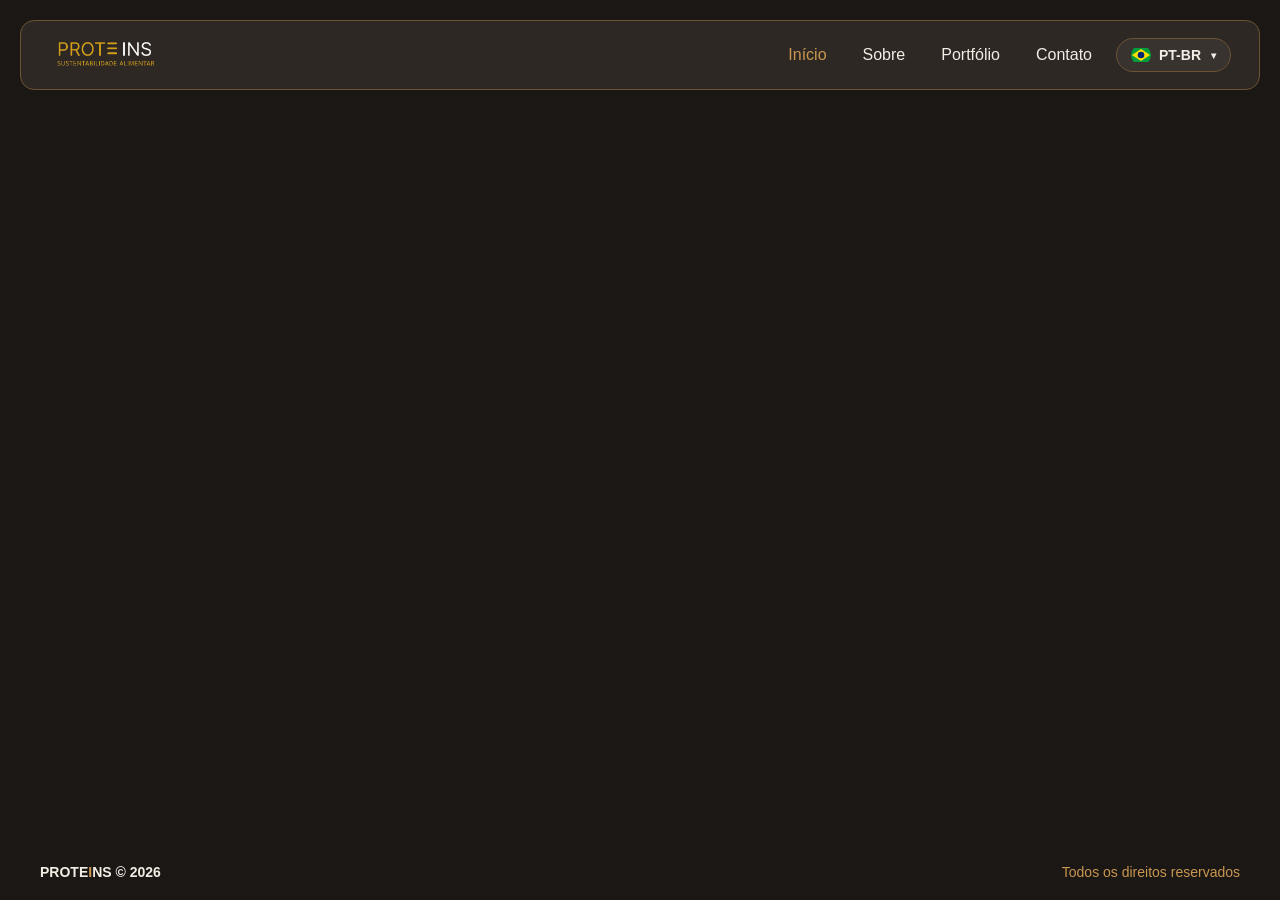
==== index.html @ b90f4add "Commit inicial Criando estrutura básica, páginas, menu e rodapé" ====
<!DOCTYPE html>
<html lang="pt-BR">

<head>
    <meta charset="UTF-8">
    <meta name="viewport" content="width=device-width, initial-scale=1.0">
    <title>PROTEINS - Menu</title>
    <link rel="stylesheet" href="css/global.css">

</head>

<body>
 
<nav class="navbar">
  <div class="logo">
    <img src="img/logo.png" alt="Proteins">
  </div>
 
  <div class="right-group">
    <ul class="nav-links" id="navLinks">
      <li><a href="#" class="active">Início</a></li>
      <li><a href="sobre.html">Sobre</a></li>
      <li><a href="portfolio.html">Portfólio</a></li>
      <li><a href="contato.html">Contato</a></li>
    </ul>
 
    <div class="lang-switch" id="langSwitch">
      <span class="flag" id="currentFlag">
        <svg viewBox="0 0 720 504" xmlns="http://www.w3.org/2000/svg">
          <rect width="720" height="504" fill="#009b3a"/>
          <polygon points="360,40 690,252 360,464 30,252" fill="#fedf00"/>
          <circle cx="360" cy="252" r="120" fill="#002776"/>
        </svg>
      </span>
      <span id="currentLangLabel">PT-BR</span>
      <span class="lang-arrow">&#9662;</span>
 
      <div class="lang-dropdown" id="langDropdown">
        <div class="lang-option selected" data-lang="pt-BR">
          <span class="flag">
            <svg viewBox="0 0 720 504" xmlns="http://www.w3.org/2000/svg">
              <rect width="720" height="504" fill="#009b3a"/>
              <polygon points="360,40 690,252 360,464 30,252" fill="#fedf00"/>
              <circle cx="360" cy="252" r="120" fill="#002776"/>
            </svg>
          </span>
          <span>PT-BR</span>
        </div>
        <div class="lang-option" data-lang="en">
          <span class="flag">
            <svg viewBox="0 0 60 30" xmlns="http://www.w3.org/2000/svg">
              <rect width="60" height="30" fill="#012169"/>
              <path d="M0,0 60,30 M60,0 0,30" stroke="#fff" stroke-width="6"/>
              <path d="M0,0 60,30 M60,0 0,30" stroke="#C8102E" stroke-width="2"/>
              <path d="M30,0 30,30 M0,15 60,15" stroke="#fff" stroke-width="10"/>
              <path d="M30,0 30,30 M0,15 60,15" stroke="#C8102E" stroke-width="6"/>
            </svg>
          </span>
          <span>EN</span>
        </div>
        <div class="lang-option" data-lang="es">
          <span class="flag">
            <svg viewBox="0 0 750 500" xmlns="http://www.w3.org/2000/svg">
              <rect width="750" height="500" fill="#AA151B"/>
              <rect width="750" height="250" y="125" fill="#F1BF00"/>
            </svg>
          </span>
          <span>ES</span>
        </div>
      </div>
    </div>
 
    <button class="menu-toggle" id="menuToggle">&#9776;</button>
  </div>
</nav>
 


 




<footer class="site-footer">
  <div class="footer-content">
    <span class="footer-brand">PROTE<span class="i-icon">I</span>NS &copy; 2026</span>
    <span class="footer-rights">Todos os direitos reservados</span>
  </div>
</footer>
<script>
  // Menu mobile
  document.getElementById('menuToggle').addEventListener('click', () => {
    document.getElementById('navLinks').classList.toggle('open');
  });
 
  // Dropdown de idiomas
  const langSwitch = document.getElementById('langSwitch');
  const langDropdown = document.getElementById('langDropdown');
  const currentFlag = document.getElementById('currentFlag');
  const currentLangLabel = document.getElementById('currentLangLabel');
  const langOptions = document.querySelectorAll('.lang-option');
 
  const labels = { 'pt-BR': 'PT-BR', 'en': 'EN', 'es': 'ES' };
 
  langSwitch.addEventListener('click', (e) => {
    langDropdown.classList.toggle('show');
    langSwitch.classList.toggle('open');
  });
 
  // Fecha o dropdown ao clicar fora
  document.addEventListener('click', (e) => {
    if (!langSwitch.contains(e.target)) {
      langDropdown.classList.remove('show');
      langSwitch.classList.remove('open');
    }
  });
 
  langOptions.forEach(option => {
    option.addEventListener('click', () => {
      const lang = option.dataset.lang;
 
      // Atualiza bandeira e label exibidos
      currentFlag.innerHTML = option.querySelector('.flag').innerHTML;
      currentLangLabel.textContent = labels[lang];
 
      // Marca opção selecionada
      langOptions.forEach(o => o.classList.remove('selected'));
      option.classList.add('selected');
 
      // Fecha dropdown
      langDropdown.classList.remove('show');
      langSwitch.classList.remove('open');
 
      // Dispara evento para integração com a API de tradução do site
      document.dispatchEvent(new CustomEvent('languageChange', {
        detail: { lang: lang }
      }));
    });
  });
</script>
 
</body>

</html>
---- css/global.css ----
:root {
      --bg-dark: #2e2825;
      --border-gold: #6b5333;
      --gold: #c9974f;
      --cream: #f3ede4;
      --gray-text: #c9c3bb;
  }

  * {
      margin: 0;
      padding: 0;
      box-sizing: border-box;
  }

  body {
      background: #1b1715;
      font-family: 'Segoe UI', Helvetica, Arial, sans-serif;
      min-height: 100vh;
      padding: 20px;
  }

  .navbar {
      width: 100%;
      background: var(--bg-dark);
      border: 1px solid var(--border-gold);
      border-radius: 14px;
      display: flex;
      align-items: center;
      justify-content: space-between;
      padding: 14px 28px;
      flex-wrap: wrap;
      gap: 16px;
  }

  .right-group {
      display: flex;
      align-items: center;
      gap: 24px;
      margin-left: auto;
  }

  .logo {
      display: flex;
      flex-direction: column;
      line-height: 1;
  }

  .logo img {
      height: 40px;
  }

  .tagline {
      font-size: 10px;
      letter-spacing: 2px;
      color: var(--gray-text);
      margin-top: 4px;
      font-weight: 500;
  }

  .nav-links {
      display: flex;
      align-items: center;
      gap: 36px;
      list-style: none;
  }

  .nav-links a {
      color: var(--cream);
      text-decoration: none;
      font-size: 16px;
      font-weight: 500;
      transition: color 0.2s ease;
  }

  .nav-links a.active {
      color: var(--gold);
  }

  .nav-links a:hover {
      color: var(--gold);
  }

  /* Selo de idioma */
  .lang-switch {
      display: flex;
      align-items: center;
      gap: 8px;
      background: rgba(255, 255, 255, 0.05);
      border: 1px solid var(--border-gold);
      border-radius: 20px;
      padding: 6px 14px;
      cursor: pointer;
      color: var(--cream);
      font-size: 14px;
      font-weight: 600;
      transition: background 0.2s ease;
      position: relative;
  }

  .lang-switch:hover {
      background: rgba(255, 255, 255, 0.1);
  }

  .flag {
      width: 20px;
      height: 20px;
      border-radius: 50%;
      overflow: hidden;
      display: flex;
      align-items: center;
      justify-content: center;
      flex-shrink: 0;
  }

  .flag svg {
      width: 100%;
      height: 100%;
  }

  .lang-arrow {
      font-size: 10px;
      margin-left: 2px;
      transition: transform 0.2s ease;
  }

  .lang-switch.open .lang-arrow {
      transform: rotate(180deg);
  }

  /* Dropdown de idiomas */
  .lang-dropdown {
      position: absolute;
      top: calc(100% + 8px);
      right: 0;
      background: var(--bg-dark);
      border: 1px solid var(--border-gold);
      border-radius: 10px;
      overflow: hidden;
      min-width: 140px;
      display: none;
      z-index: 10;
      box-shadow: 0 8px 20px rgba(0, 0, 0, 0.4);
  }

  .lang-dropdown.show {
      display: block;
  }

  .lang-option {
      display: flex;
      align-items: center;
      gap: 10px;
      padding: 10px 14px;
      color: var(--cream);
      font-size: 14px;
      font-weight: 500;
      cursor: pointer;
      transition: background 0.2s ease;
  }

  .lang-option:hover {
      background: rgba(255, 255, 255, 0.06);
  }

  .lang-option.selected {
      color: var(--gold);
  }

  /* Mobile menu */
  .menu-toggle {
      display: none;
      background: none;
      border: none;
      color: var(--cream);
      font-size: 26px;
      cursor: pointer;
  }

  .site-footer {
      position: fixed;
      bottom: 0;
      left: 0;
      width: 100%;
      width: 100%;
      background: #1b1715;
      padding: 20px 28px;
  }

  .footer-content {
      max-width: 1200px;
      margin: 0 auto;
      display: flex;
      align-items: center;
      justify-content: space-between;
      flex-wrap: wrap;
      gap: 12px;
  }

  .footer-brand {
      color: var(--cream);
      font-size: 14px;
      font-weight: 600;
  }

  .footer-brand .i-icon {
      color: var(--gold);
  }

  .footer-rights {
      color: var(--gold);
      font-size: 14px;
      font-weight: 500;
  }

  @media (max-width: 600px) {
      .footer-content {
          justify-content: center;
          text-align: center;
      }
  }

  @media (max-width: 860px) {
      .nav-links {
          display: none;
          width: 100%;
          flex-direction: column;
          align-items: flex-start;
          gap: 16px;
          order: 3;
      }

      .nav-links.open {
          display: flex;
      }

      .menu-toggle {
          display: block;
      }

      .navbar {
          position: relative;
      }

      .right-group {
          display: flex;
          align-items: center;
          flex-wrap: wrap;
          gap: 16px;
          width: 100%;
          justify-content: space-between;
      }
  }
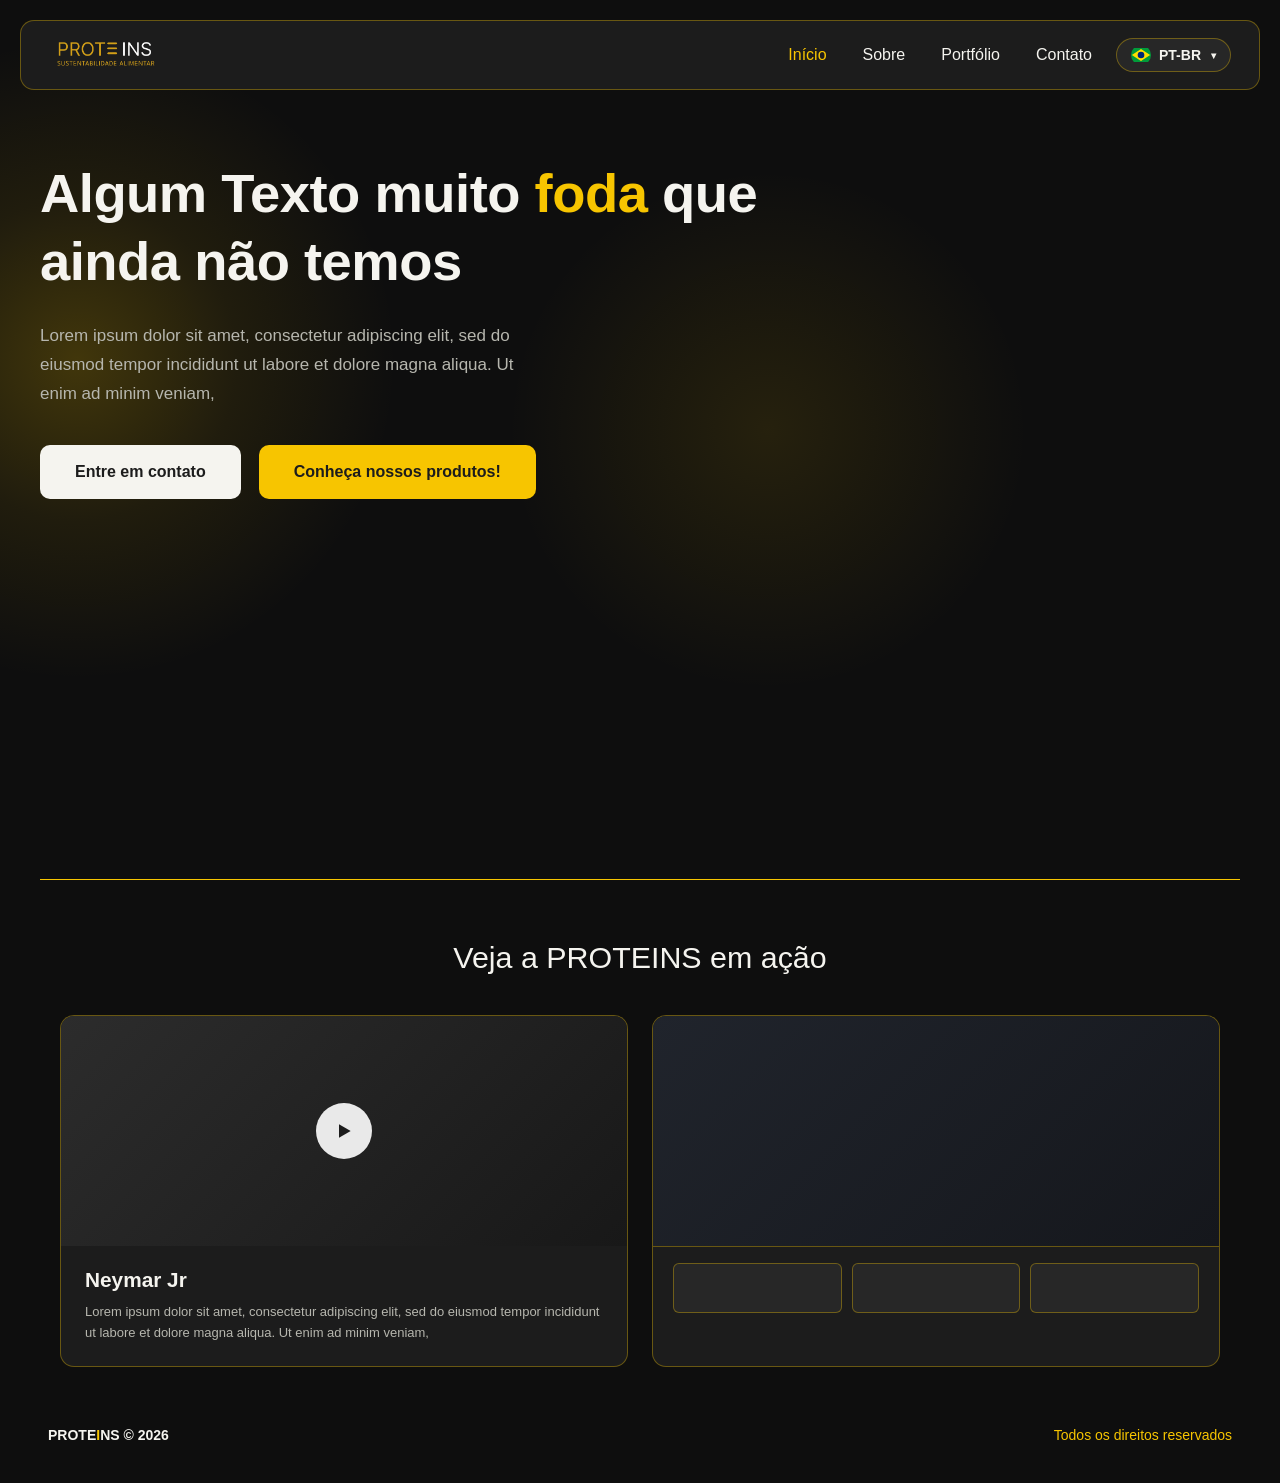
==== commit 9d7e72af: "Add files via upload" ====
--- a/index.html
+++ b/index.html
@@ -6,11 +6,14 @@
     <meta name="viewport" content="width=device-width, initial-scale=1.0">
     <title>PROTEINS - Menu</title>
     <link rel="stylesheet" href="css/global.css">
+    <link rel="stylesheet" href="css/style.css">
 
 </head>
 
 <body>
- 
+
+<div class="fold-screen">
+
 <nav class="navbar">
   <div class="logo">
     <img src="img/logo.png" alt="Proteins">
@@ -74,11 +77,51 @@
   </div>
 </nav>
  
+<section class="hero">
+    <div class="hero-content">
+      <h1>Algum Texto muito <span class="highlight">foda</span> que ainda não temos</h1>
+      <p>Lorem ipsum dolor sit amet, consectetur adipiscing elit, sed do eiusmod tempor incididunt ut labore et dolore magna aliqua. Ut enim ad minim veniam,</p>
+      <div class="hero-buttons">
+        <a href="contato.html" class="btn btn-light">Entre em contato</a>
+        <a href="portfolio.html" class="btn btn-gold">Conheça nossos produtos!</a>
+      </div>
+    </div>
+  </section>
 
+  <hr class="divider">
 
- 
+</div>
 
+<main class="home-main">
 
+  <h2 class="section-title">Veja a PROTEINS em ação</h2>
+
+  <section class="showcase">
+
+    <article class="showcase-card">
+      <div class="showcase-media">
+        <button class="play-btn" aria-label="Reproduzir vídeo">
+          <svg viewBox="0 0 24 24"><polygon points="6,4 20,12 6,20"/></svg>
+        </button>
+      </div>
+      <div class="showcase-info">
+        <h3>Neymar Jr</h3>
+        <p>Lorem ipsum dolor sit amet, consectetur adipiscing elit, sed do eiusmod tempor incididunt ut labore et dolore magna aliqua. Ut enim ad minim veniam,</p>
+      </div>
+    </article>
+
+    <article class="showcase-card">
+      <div class="showcase-media showcase-media--alt"></div>
+      <div class="showcase-thumbs">
+        <div class="thumb"></div>
+        <div class="thumb"></div>
+        <div class="thumb"></div>
+      </div>
+    </article>
+
+  </section>
+
+</main>
 
 
 <footer class="site-footer">
--- a/css/global.css
+++ b/css/global.css
@@ -1,9 +1,10 @@
-  :root {
-      --bg-dark: #2e2825;
-      --border-gold: #6b5333;
-      --gold: #c9974f;
-      --cream: #f3ede4;
-      --gray-text: #c9c3bb;
+:root {
+      --bg-dark: #1c1c1c;
+      --border-gold: rgba(247, 197, 0, 0.35);
+      --gold: #f7c500;
+      --cream: #f5f4ef;
+      --gray-text: #b6b6ae;
+      --page-bg: #0e0e0e;
   }
 
   * {
@@ -13,7 +14,11 @@
   }
 
   body {
-      background: #1b1715;
+      background-color: var(--page-bg);
+      background-image:
+          radial-gradient(circle 320px at 6% 360px, rgba(247, 197, 0, 0.22) 0%, rgba(247, 197, 0, 0.08) 50%, rgba(247, 197, 0, 0) 100%),
+          radial-gradient(circle 260px at 60% 430px, rgba(247, 197, 0, 0.10) 0%, rgba(247, 197, 0, 0) 100%);
+      background-repeat: no-repeat;
       font-family: 'Segoe UI', Helvetica, Arial, sans-serif;
       min-height: 100vh;
       padding: 20px;
@@ -30,6 +35,8 @@
       padding: 14px 28px;
       flex-wrap: wrap;
       gap: 16px;
+      position: relative;
+      z-index: 1;
   }
 
   .right-group {
@@ -177,13 +184,10 @@
   }
 
   .site-footer {
-      position: fixed;
-      bottom: 0;
-      left: 0;
       width: 100%;
-      width: 100%;
-      background: #1b1715;
+      background: var(--page-bg);
       padding: 20px 28px;
+      margin-top: 40px;
   }
 
   .footer-content {
@@ -249,4 +253,41 @@
           width: 100%;
           justify-content: space-between;
       }
-  }+  }
+/* ---------- Divisor (compartilhado) ---------- */
+.divider {
+    border: none;
+    height: 1px;
+    background: var(--gold);
+    margin: 0 20px;
+}
+
+/* ---------- Título de seção + ícone "E" da marca (compartilhado) ---------- */
+.section-title {
+    text-align: center;
+    color: var(--cream);
+    font-size: 1.9rem;
+    font-weight: 500;
+    margin-bottom: 40px;
+    padding: 0 20px;
+}
+
+.section-title .hl {
+    color: var(--gold);
+}
+
+.e-bars {
+    display: inline-flex;
+    flex-direction: column;
+    gap: 4px;
+    vertical-align: middle;
+    margin: 0 1px;
+}
+
+.e-bars span {
+    display: block;
+    width: 0.62em;
+    height: 0.13em;
+    border-radius: 2px;
+    background: var(--gold);
+}
--- a/css/style.css
+++ b/css/style.css
@@ -0,0 +1,189 @@
+.home-main {
+    max-width: 1200px;
+    margin: 0 auto;
+    padding-top: 60px;
+}
+
+/* ---------- Tela inicial (above the fold) ---------- */
+.fold-screen {
+    display: flex;
+    flex-direction: column;
+    min-height: calc(100vh - 40px); /* 40px = padding superior+inferior do body */
+    position: relative;
+}
+
+/* ---------- Hero ---------- */
+.hero {
+    flex: 1;
+    display: flex;
+    align-items: flex-start;
+    gap: 40px;
+    padding: 70px 20px 0;
+    flex-wrap: wrap;
+    position: relative;
+    z-index: 1;
+}
+
+.hero-content {
+    max-width: 760px;
+}
+
+.hero-content h1 {
+    color: var(--cream);
+    font-size: 3.4rem;
+    font-weight: 600;
+    line-height: 1.25;
+    letter-spacing: -0.5px;
+}
+
+.hero-content h1 .highlight {
+    color: var(--gold);
+}
+
+.hero-content p {
+    color: var(--gray-text);
+    font-size: 17px;
+    line-height: 1.7;
+    margin: 26px 0 36px;
+    max-width: 480px;
+}
+
+.hero-buttons {
+    display: flex;
+    gap: 18px;
+    flex-wrap: wrap;
+}
+
+.btn {
+    display: inline-block;
+    padding: 17px 34px;
+    border-radius: 10px;
+    font-size: 16px;
+    font-weight: 600;
+    text-decoration: none;
+    border: 1px solid transparent;
+    transition: opacity 0.2s ease, transform 0.2s ease;
+}
+
+.btn:hover {
+    opacity: 0.85;
+    transform: translateY(-2px);
+}
+
+.btn-light {
+    background: var(--cream);
+    color: var(--bg-dark);
+}
+
+.btn-gold {
+    background: var(--gold);
+    color: var(--bg-dark);
+}
+
+/* ---------- Showcase ---------- */
+.showcase {
+    display: flex;
+    gap: 24px;
+    padding: 0 20px;
+    flex-wrap: wrap;
+}
+
+.showcase-card {
+    flex: 1 1 320px;
+    background: var(--bg-dark);
+    border: 1px solid var(--border-gold);
+    border-radius: 14px;
+    overflow: hidden;
+}
+
+.showcase-media {
+    position: relative;
+    height: 230px;
+    background: linear-gradient(135deg, #2c2c2c, #181818);
+}
+
+.showcase-media--alt {
+    background: linear-gradient(135deg, #20242c, #15171c);
+}
+
+.play-btn {
+    position: absolute;
+    top: 50%;
+    left: 50%;
+    transform: translate(-50%, -50%);
+    width: 56px;
+    height: 56px;
+    border-radius: 50%;
+    background: rgba(255, 255, 255, 0.9);
+    border: none;
+    display: flex;
+    align-items: center;
+    justify-content: center;
+    cursor: pointer;
+}
+
+.play-btn svg {
+    width: 20px;
+    height: 20px;
+    fill: var(--bg-dark);
+}
+
+.showcase-info {
+    padding: 22px 24px;
+}
+
+.showcase-info h3 {
+    color: var(--cream);
+    font-size: 1.3rem;
+    font-weight: 600;
+    margin-bottom: 10px;
+}
+
+.showcase-info p {
+    color: var(--gray-text);
+    font-size: 13px;
+    line-height: 1.6;
+}
+
+.showcase-thumbs {
+    display: flex;
+    gap: 10px;
+    padding: 16px 20px;
+    border-top: 1px solid var(--border-gold);
+}
+
+.thumb {
+    flex: 1;
+    height: 50px;
+    border-radius: 6px;
+    background: rgba(255, 255, 255, 0.05);
+    border: 1px solid var(--border-gold);
+}
+
+/* ---------- Responsivo ---------- */
+@media (max-width: 860px) {
+    .hero {
+        flex-direction: column-reverse;
+        align-items: center;
+        justify-content: center;
+        text-align: center;
+        padding: 30px 20px;
+    }
+
+    .hero-content {
+        align-self: center;
+    }
+
+    .hero-content p {
+        margin-left: auto;
+        margin-right: auto;
+    }
+
+    .hero-buttons {
+        justify-content: center;
+    }
+
+    .section-title {
+        font-size: 1.5rem;
+    }
+}
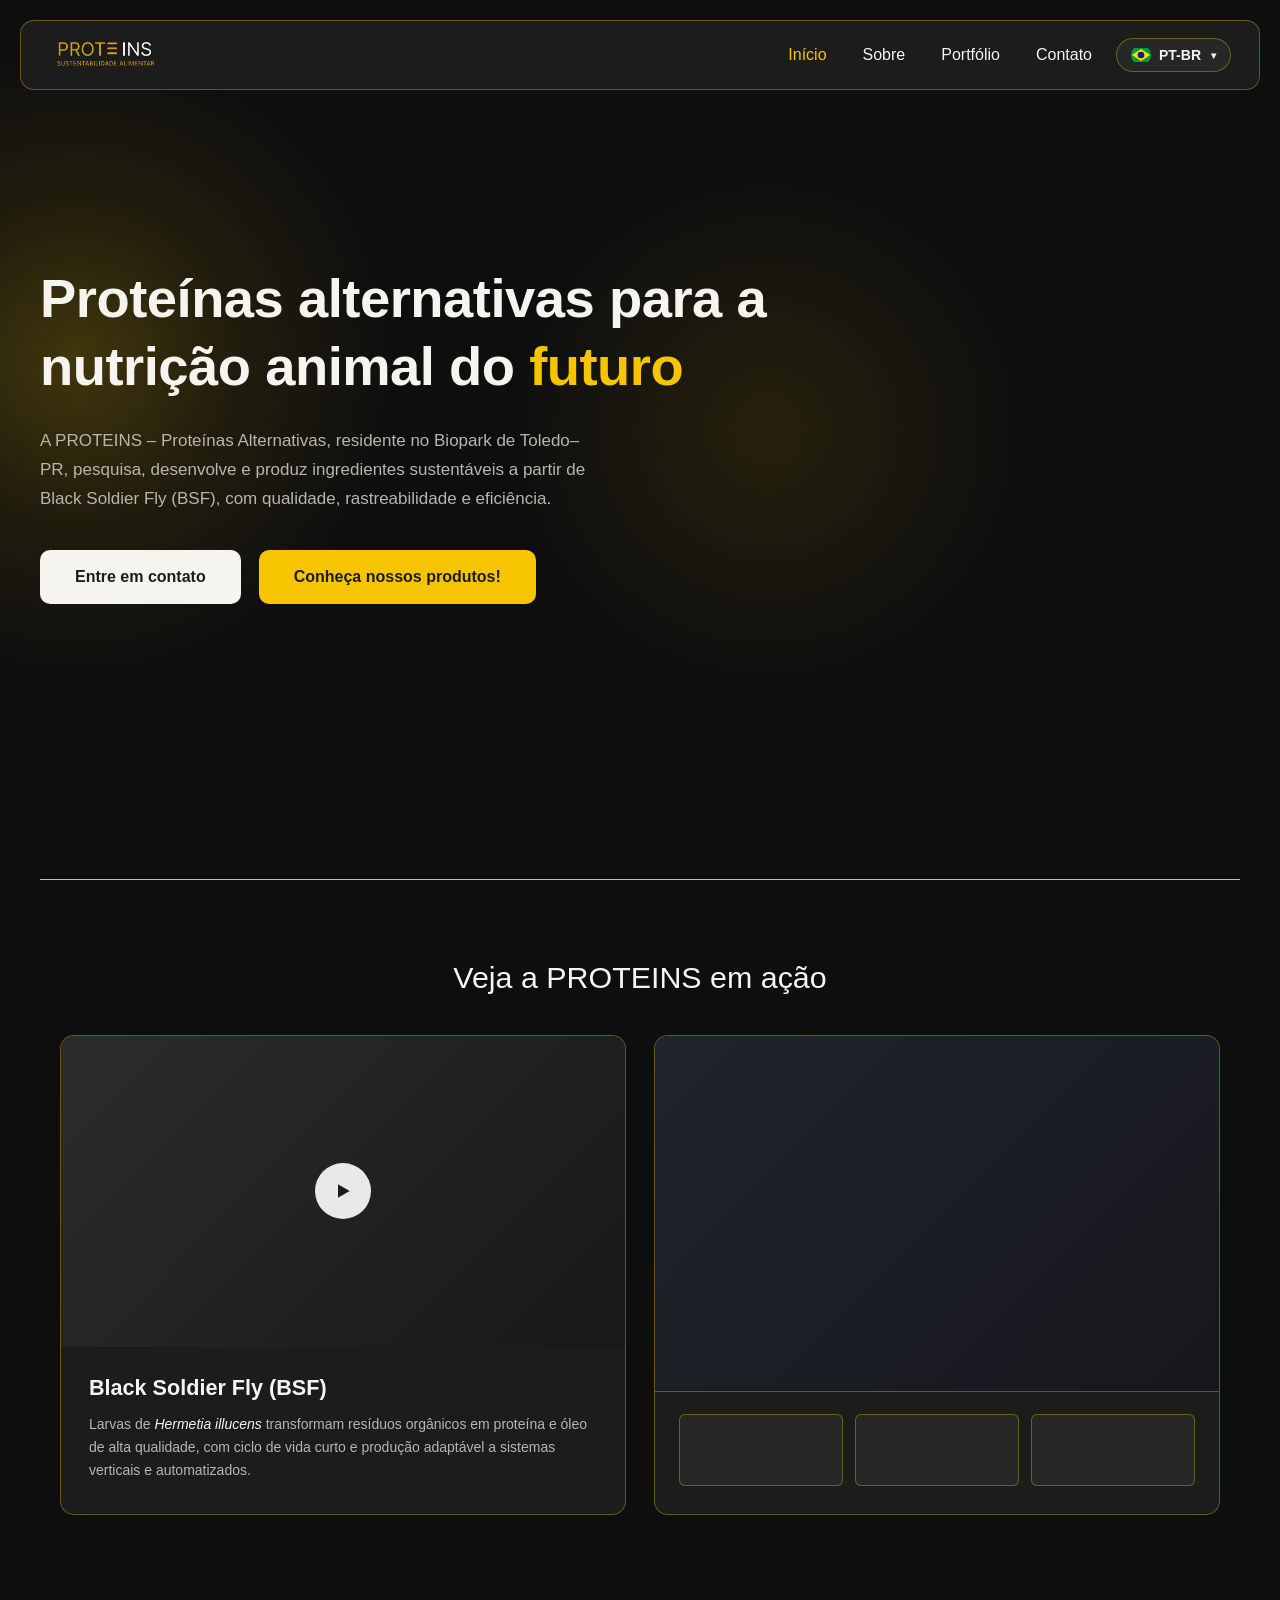
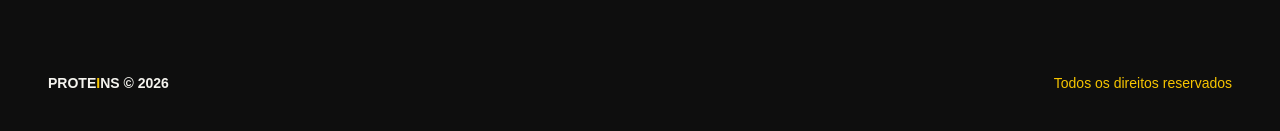
==== commit ba0cbf27: "Add files via upload" ====
--- a/index.html
+++ b/index.html
@@ -79,8 +79,8 @@
  
 <section class="hero">
     <div class="hero-content">
-      <h1>Algum Texto muito <span class="highlight">foda</span> que ainda não temos</h1>
-      <p>Lorem ipsum dolor sit amet, consectetur adipiscing elit, sed do eiusmod tempor incididunt ut labore et dolore magna aliqua. Ut enim ad minim veniam,</p>
+      <h1>Proteínas alternativas para a nutrição animal do <span class="highlight">futuro</span></h1>
+      <p>A PROTEINS – Proteínas Alternativas, residente no Biopark de Toledo–PR, pesquisa, desenvolve e produz ingredientes sustentáveis a partir de Black Soldier Fly (BSF), com qualidade, rastreabilidade e eficiência.</p>
       <div class="hero-buttons">
         <a href="contato.html" class="btn btn-light">Entre em contato</a>
         <a href="portfolio.html" class="btn btn-gold">Conheça nossos produtos!</a>
@@ -105,8 +105,8 @@
         </button>
       </div>
       <div class="showcase-info">
-        <h3>Neymar Jr</h3>
-        <p>Lorem ipsum dolor sit amet, consectetur adipiscing elit, sed do eiusmod tempor incididunt ut labore et dolore magna aliqua. Ut enim ad minim veniam,</p>
+        <h3>Black Soldier Fly (BSF)</h3>
+        <p>Larvas de <em>Hermetia illucens</em> transformam resíduos orgânicos em proteína e óleo de alta qualidade, com ciclo de vida curto e produção adaptável a sistemas verticais e automatizados.</p>
       </div>
     </article>
 
@@ -132,8 +132,13 @@
 </footer>
 <script>
   // Menu mobile
+  const navLinks = document.getElementById('navLinks');
   document.getElementById('menuToggle').addEventListener('click', () => {
-    document.getElementById('navLinks').classList.toggle('open');
+    navLinks.classList.toggle('open');
+  });
+
+  navLinks.querySelectorAll('a').forEach((link) => {
+    link.addEventListener('click', () => navLinks.classList.remove('open'));
   });
  
   // Dropdown de idiomas
--- a/css/global.css
+++ b/css/global.css
@@ -180,7 +180,10 @@
       border: none;
       color: var(--cream);
       font-size: 26px;
+      line-height: 1;
       cursor: pointer;
+      padding: 4px;
+      flex-shrink: 0;
   }
 
   .site-footer {
@@ -224,34 +227,72 @@
   }
 
   @media (max-width: 860px) {
+      .navbar {
+          display: grid;
+          grid-template-columns: 1fr auto auto;
+          grid-template-areas: "logo lang menu";
+          align-items: center;
+          column-gap: 12px;
+          row-gap: 0;
+          padding: 12px 16px;
+      }
+
+      .navbar:has(.nav-links.open) {
+          grid-template-areas:
+              "logo lang menu"
+              "nav nav nav";
+          row-gap: 0;
+      }
+
+      .logo {
+          grid-area: logo;
+      }
+
+      .right-group {
+          display: contents;
+      }
+
       .nav-links {
+          grid-area: nav;
           display: none;
+          flex-direction: column;
+          align-items: stretch;
+          gap: 0;
           width: 100%;
-          flex-direction: column;
-          align-items: flex-start;
-          gap: 16px;
-          order: 3;
+          padding: 8px 0 4px;
+          margin-top: 12px;
+          border-top: 1px solid var(--border-gold);
       }
 
       .nav-links.open {
           display: flex;
       }
 
+      .nav-links li {
+          width: 100%;
+      }
+
+      .nav-links a {
+          display: block;
+          padding: 14px 4px;
+          border-bottom: 1px solid rgba(247, 197, 0, 0.12);
+      }
+
+      .nav-links li:last-child a {
+          border-bottom: none;
+      }
+
+      .lang-switch {
+          grid-area: lang;
+          justify-self: end;
+      }
+
       .menu-toggle {
-          display: block;
-      }
-
-      .navbar {
-          position: relative;
-      }
-
-      .right-group {
+          grid-area: menu;
           display: flex;
           align-items: center;
-          flex-wrap: wrap;
-          gap: 16px;
-          width: 100%;
-          justify-content: space-between;
+          justify-content: center;
+          justify-self: end;
       }
   }
 /* ---------- Divisor (compartilhado) ---------- */
--- a/css/style.css
+++ b/css/style.css
@@ -1,7 +1,7 @@
 .home-main {
     max-width: 1200px;
     margin: 0 auto;
-    padding-top: 60px;
+    padding: 80px 0 100px;
 }
 
 /* ---------- Tela inicial (above the fold) ---------- */
@@ -18,7 +18,7 @@
     display: flex;
     align-items: flex-start;
     gap: 40px;
-    padding: 70px 20px 0;
+    padding: 175px 20px 0;
     flex-wrap: wrap;
     position: relative;
     z-index: 1;
@@ -45,7 +45,7 @@
     font-size: 17px;
     line-height: 1.7;
     margin: 26px 0 36px;
-    max-width: 480px;
+    max-width: 560px;
 }
 
 .hero-buttons {
@@ -83,13 +83,17 @@
 /* ---------- Showcase ---------- */
 .showcase {
     display: flex;
-    gap: 24px;
+    gap: 28px;
     padding: 0 20px;
     flex-wrap: wrap;
+    align-items: stretch;
 }
 
 .showcase-card {
     flex: 1 1 320px;
+    min-height: 480px;
+    display: flex;
+    flex-direction: column;
     background: var(--bg-dark);
     border: 1px solid var(--border-gold);
     border-radius: 14px;
@@ -98,7 +102,8 @@
 
 .showcase-media {
     position: relative;
-    height: 230px;
+    flex: 1;
+    min-height: 300px;
     background: linear-gradient(135deg, #2c2c2c, #181818);
 }
 
@@ -129,32 +134,37 @@
 }
 
 .showcase-info {
-    padding: 22px 24px;
+    padding: 28px 28px 32px;
 }
 
 .showcase-info h3 {
     color: var(--cream);
-    font-size: 1.3rem;
+    font-size: 1.35rem;
     font-weight: 600;
-    margin-bottom: 10px;
+    margin-bottom: 12px;
 }
 
 .showcase-info p {
     color: var(--gray-text);
-    font-size: 13px;
-    line-height: 1.6;
+    font-size: 14px;
+    line-height: 1.65;
+}
+
+.showcase-info p em {
+    color: var(--cream);
+    font-style: italic;
 }
 
 .showcase-thumbs {
     display: flex;
-    gap: 10px;
-    padding: 16px 20px;
+    gap: 12px;
+    padding: 22px 24px 28px;
     border-top: 1px solid var(--border-gold);
 }
 
 .thumb {
     flex: 1;
-    height: 50px;
+    height: 72px;
     border-radius: 6px;
     background: rgba(255, 255, 255, 0.05);
     border: 1px solid var(--border-gold);
@@ -167,7 +177,7 @@
         align-items: center;
         justify-content: center;
         text-align: center;
-        padding: 30px 20px;
+        padding: 110px 20px 30px;
     }
 
     .hero-content {
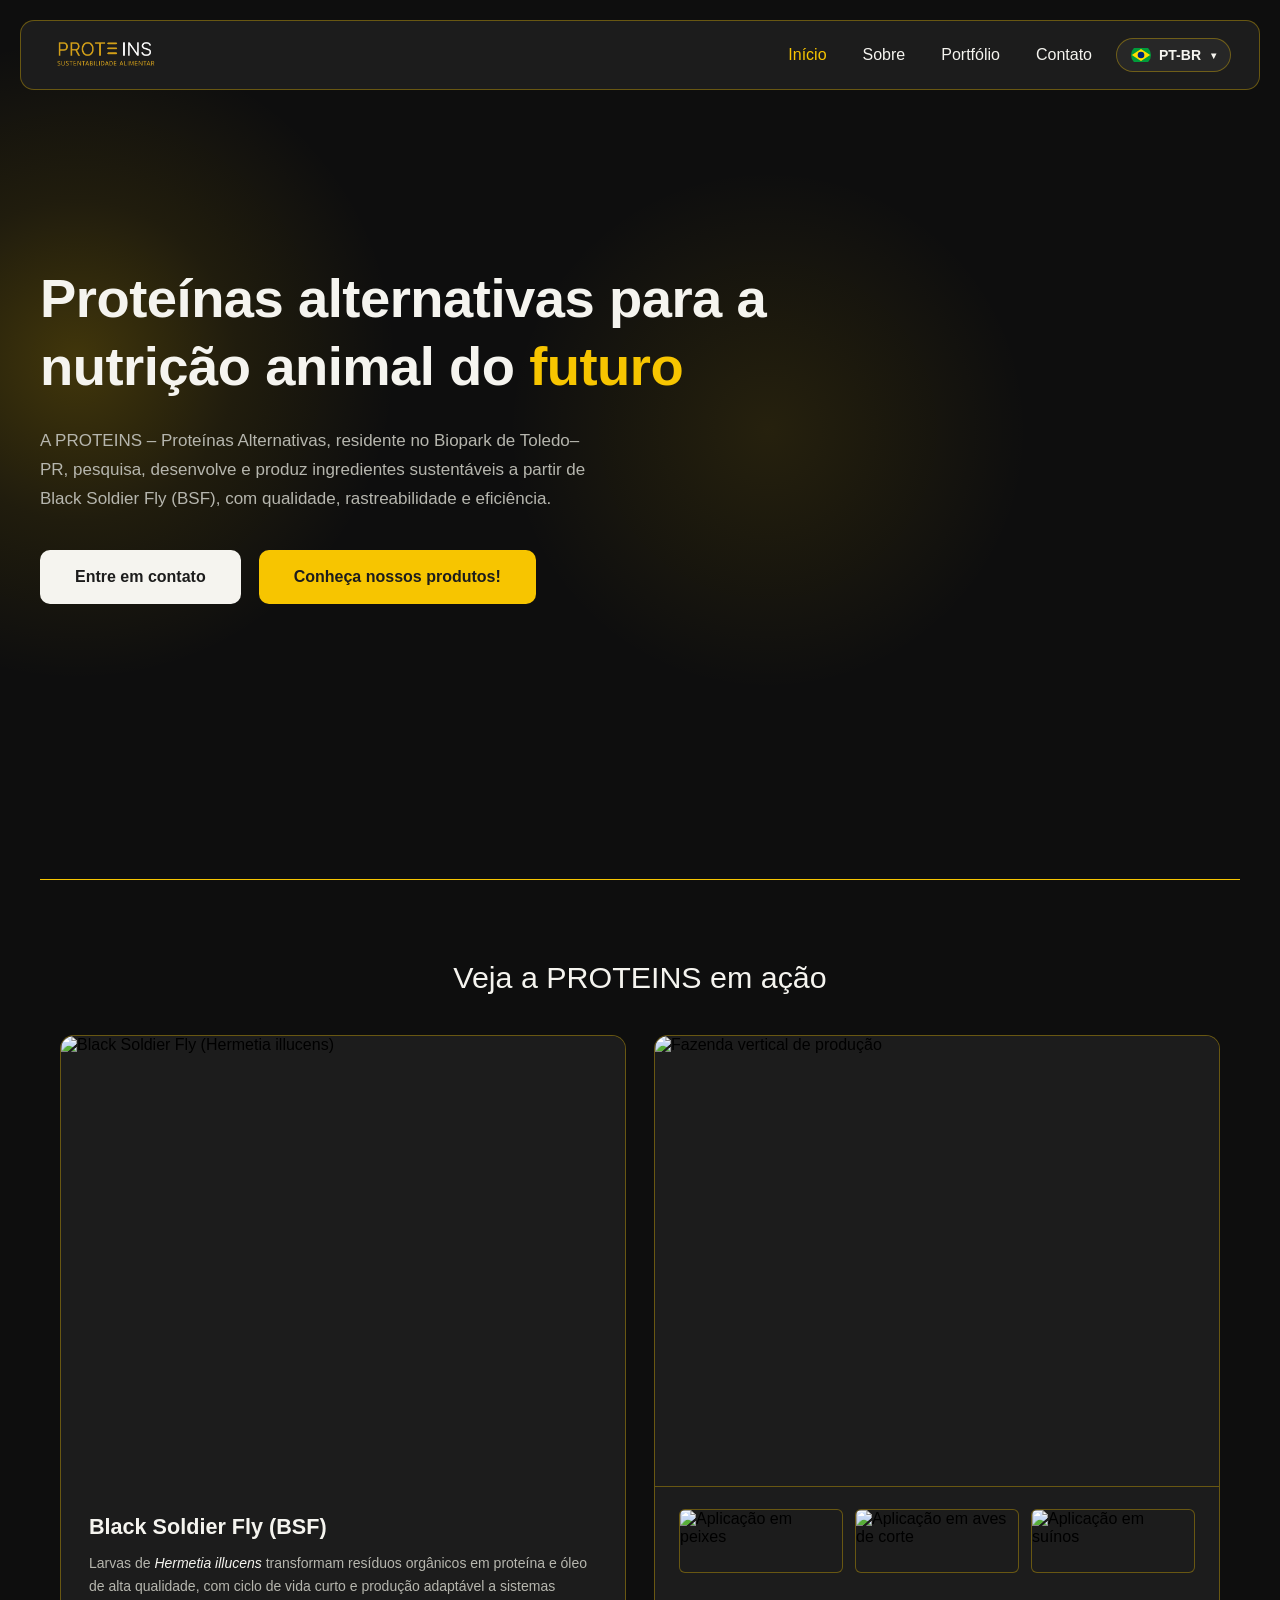
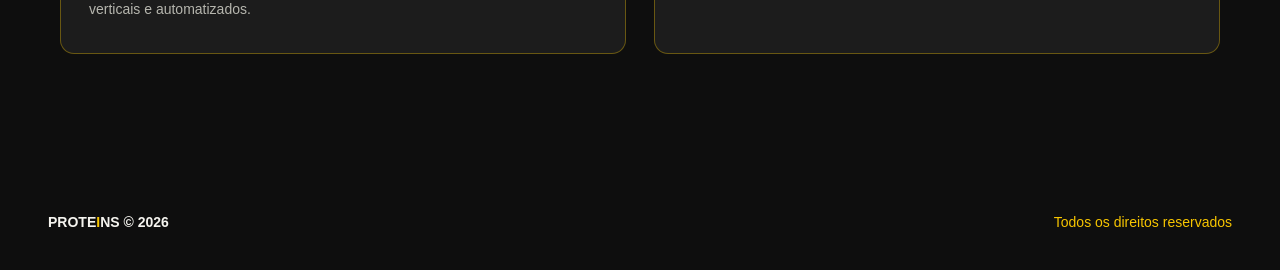
==== commit e8920e79: "Add files via upload" ====
--- a/index.html
+++ b/index.html
@@ -100,9 +100,7 @@
 
     <article class="showcase-card">
       <div class="showcase-media">
-        <button class="play-btn" aria-label="Reproduzir vídeo">
-          <svg viewBox="0 0 24 24"><polygon points="6,4 20,12 6,20"/></svg>
-        </button>
+        <img src="img/mosca2.png" alt="Black Soldier Fly (Hermetia illucens)">
       </div>
       <div class="showcase-info">
         <h3>Black Soldier Fly (BSF)</h3>
@@ -111,11 +109,19 @@
     </article>
 
     <article class="showcase-card">
-      <div class="showcase-media showcase-media--alt"></div>
+      <div class="showcase-media">
+        <img src="img/cardinformativo.jpg" alt="Fazenda vertical de produção">
+      </div>
       <div class="showcase-thumbs">
-        <div class="thumb"></div>
-        <div class="thumb"></div>
-        <div class="thumb"></div>
+        <div class="thumb">
+          <img src="img/farinha.jpg" alt="Aplicação em peixes">
+        </div>
+        <div class="thumb">
+          <img src="img/larva.jpg" alt="Aplicação em aves de corte">
+        </div>
+        <div class="thumb">
+          <img src="img/larva2.jpg" alt="Aplicação em suínos">
+        </div>
       </div>
     </article>
 
--- a/css/style.css
+++ b/css/style.css
@@ -91,7 +91,6 @@
 
 .showcase-card {
     flex: 1 1 320px;
-    min-height: 480px;
     display: flex;
     flex-direction: column;
     background: var(--bg-dark);
@@ -102,35 +101,18 @@
 
 .showcase-media {
     position: relative;
-    flex: 1;
-    min-height: 300px;
-    background: linear-gradient(135deg, #2c2c2c, #181818);
+    height: 450px;
+    flex-shrink: 0;
+    overflow: hidden;
+    background: var(--bg-dark);
 }
 
-.showcase-media--alt {
-    background: linear-gradient(135deg, #20242c, #15171c);
-}
-
-.play-btn {
-    position: absolute;
-    top: 50%;
-    left: 50%;
-    transform: translate(-50%, -50%);
-    width: 56px;
-    height: 56px;
-    border-radius: 50%;
-    background: rgba(255, 255, 255, 0.9);
-    border: none;
-    display: flex;
-    align-items: center;
-    justify-content: center;
-    cursor: pointer;
-}
-
-.play-btn svg {
-    width: 20px;
-    height: 20px;
-    fill: var(--bg-dark);
+.showcase-media img {
+    width: 100%;
+    height: 100%;
+    object-fit: cover;
+    object-position: center;
+    display: block;
 }
 
 .showcase-info {
@@ -164,10 +146,19 @@
 
 .thumb {
     flex: 1;
-    height: 72px;
+    min-width: 0;
+    height: 64px;
     border-radius: 6px;
-    background: rgba(255, 255, 255, 0.05);
     border: 1px solid var(--border-gold);
+    overflow: hidden;
+    background: var(--bg-dark);
+}
+
+.thumb img {
+    width: 100%;
+    height: 100%;
+    object-fit: cover;
+    display: block;
 }
 
 /* ---------- Responsivo ---------- */
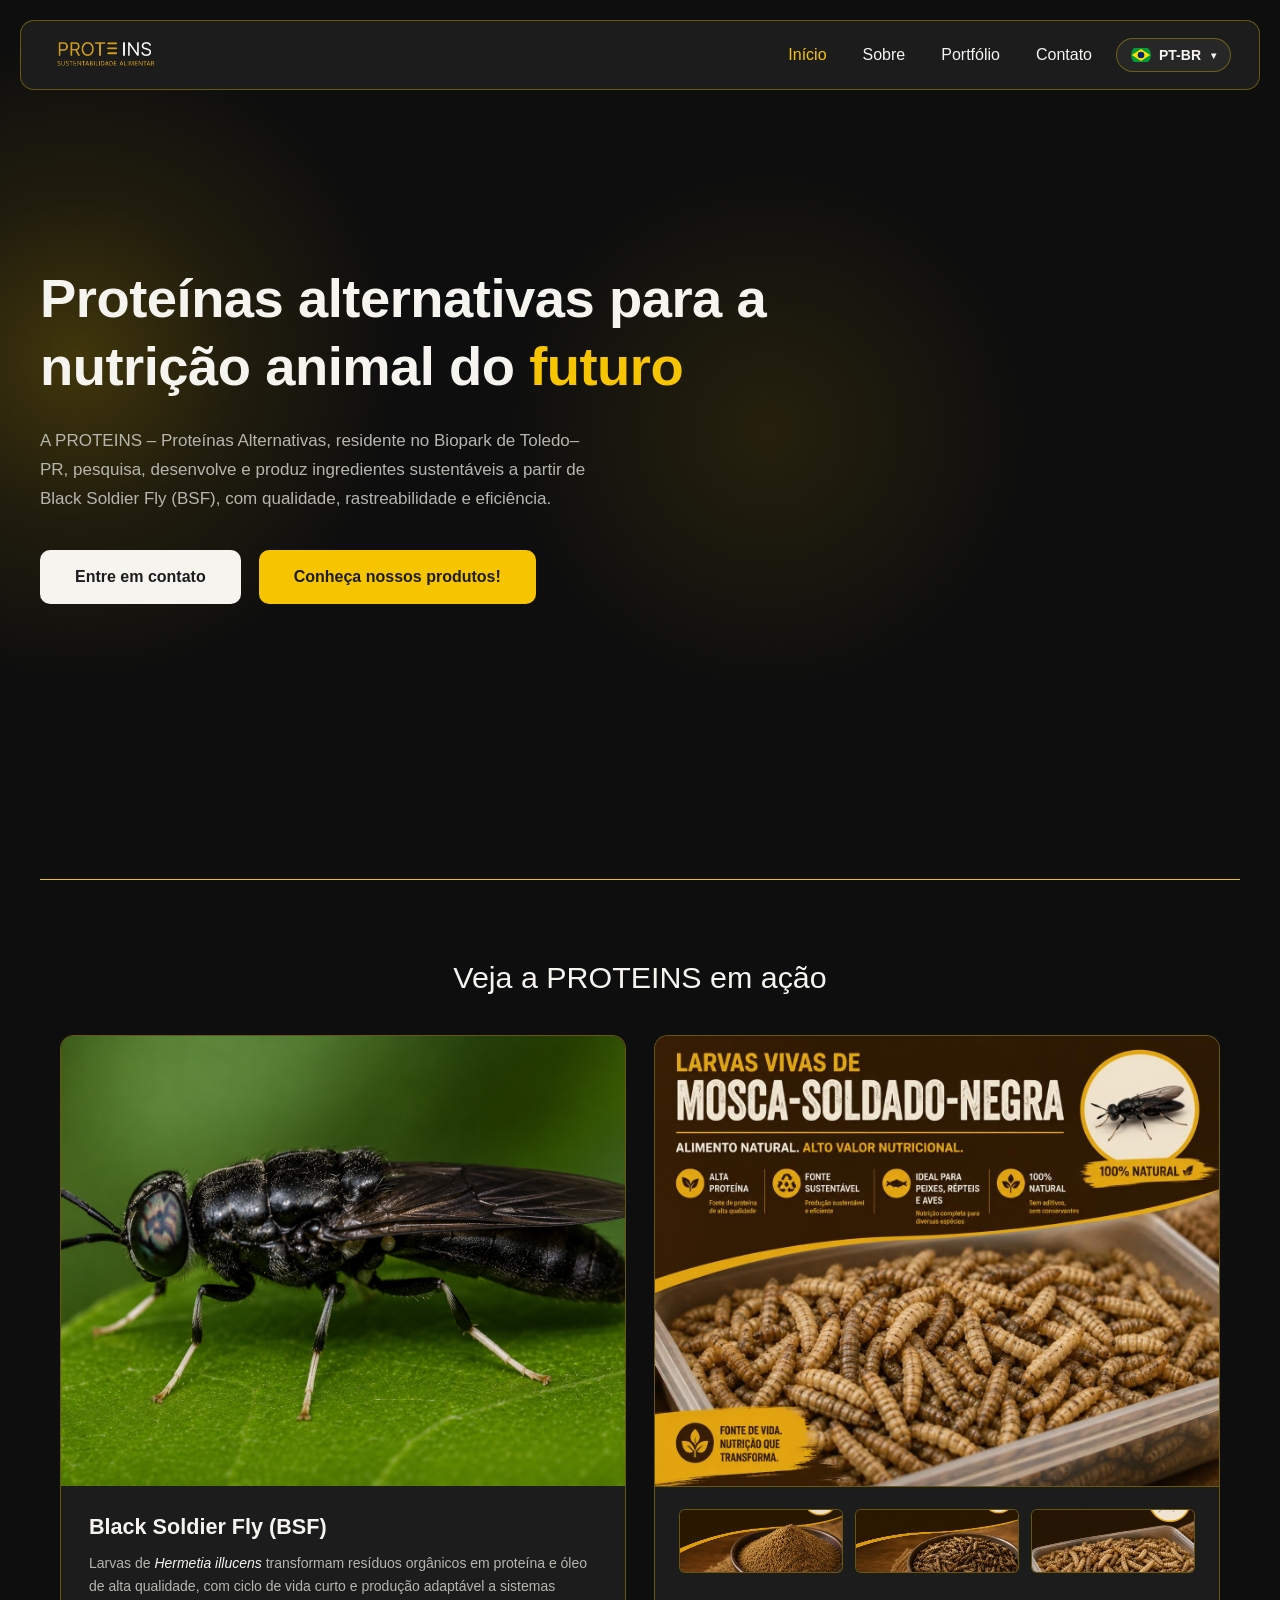
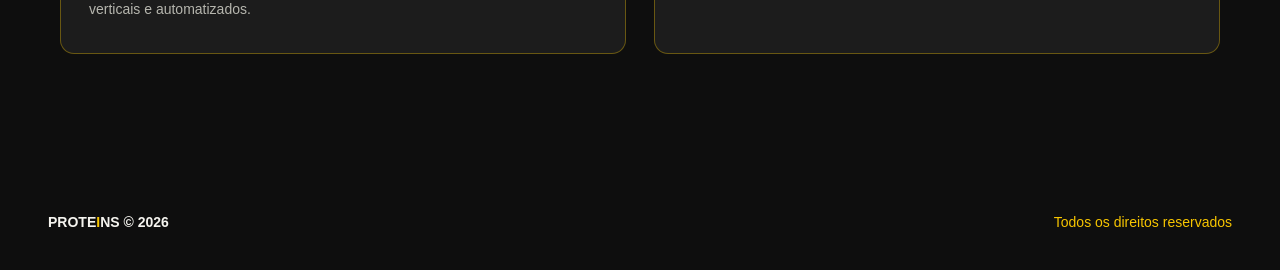
==== commit d7ca1623: "Add files via upload" ====
--- a/index.html
+++ b/index.html
@@ -4,7 +4,7 @@
 <head>
     <meta charset="UTF-8">
     <meta name="viewport" content="width=device-width, initial-scale=1.0">
-    <title>PROTEINS - Menu</title>
+    <title data-i18n="meta.index.title">PROTEINS - Início</title>
     <link rel="stylesheet" href="css/global.css">
     <link rel="stylesheet" href="css/style.css">
 
@@ -21,10 +21,10 @@
  
   <div class="right-group">
     <ul class="nav-links" id="navLinks">
-      <li><a href="#" class="active">Início</a></li>
-      <li><a href="sobre.html">Sobre</a></li>
-      <li><a href="portfolio.html">Portfólio</a></li>
-      <li><a href="contato.html">Contato</a></li>
+      <li><a href="#" class="active" data-i18n="nav.home">Início</a></li>
+      <li><a href="sobre.html" data-i18n="nav.about">Sobre</a></li>
+      <li><a href="portfolio.html" data-i18n="nav.portfolio">Portfólio</a></li>
+      <li><a href="contato.html" data-i18n="nav.contact">Contato</a></li>
     </ul>
  
     <div class="lang-switch" id="langSwitch">
@@ -79,11 +79,11 @@
  
 <section class="hero">
     <div class="hero-content">
-      <h1>Proteínas alternativas para a nutrição animal do <span class="highlight">futuro</span></h1>
-      <p>A PROTEINS – Proteínas Alternativas, residente no Biopark de Toledo–PR, pesquisa, desenvolve e produz ingredientes sustentáveis a partir de Black Soldier Fly (BSF), com qualidade, rastreabilidade e eficiência.</p>
+      <h1 data-i18n-html="home.hero.title">Proteínas alternativas para a nutrição animal do <span class="highlight">futuro</span></h1>
+      <p data-i18n="home.hero.text">A PROTEINS – Proteínas Alternativas, residente no Biopark de Toledo–PR, pesquisa, desenvolve e produz ingredientes sustentáveis a partir de Black Soldier Fly (BSF), com qualidade, rastreabilidade e eficiência.</p>
       <div class="hero-buttons">
-        <a href="contato.html" class="btn btn-light">Entre em contato</a>
-        <a href="portfolio.html" class="btn btn-gold">Conheça nossos produtos!</a>
+        <a href="contato.html" class="btn btn-light" data-i18n="home.hero.btnContact">Entre em contato</a>
+        <a href="portfolio.html" class="btn btn-gold" data-i18n="home.hero.btnProducts">Conheça nossos produtos!</a>
       </div>
     </div>
   </section>
@@ -94,33 +94,33 @@
 
 <main class="home-main">
 
-  <h2 class="section-title">Veja a PROTEINS em ação</h2>
+  <h2 class="section-title" data-i18n="home.showcase.title">Veja a PROTEINS em ação</h2>
 
   <section class="showcase">
 
     <article class="showcase-card">
       <div class="showcase-media">
-        <img src="img/mosca2.png" alt="Black Soldier Fly (Hermetia illucens)">
+        <img src="img/mosca2.png" data-i18n-alt="home.showcase.bsf.title" alt="Black Soldier Fly (BSF)">
       </div>
       <div class="showcase-info">
-        <h3>Black Soldier Fly (BSF)</h3>
-        <p>Larvas de <em>Hermetia illucens</em> transformam resíduos orgânicos em proteína e óleo de alta qualidade, com ciclo de vida curto e produção adaptável a sistemas verticais e automatizados.</p>
+        <h3 data-i18n="home.showcase.bsf.title">Black Soldier Fly (BSF)</h3>
+        <p data-i18n-html="home.showcase.bsf.text">Larvas de <em>Hermetia illucens</em> transformam resíduos orgânicos em proteína e óleo de alta qualidade, com ciclo de vida curto e produção adaptável a sistemas verticais e automatizados.</p>
       </div>
     </article>
 
     <article class="showcase-card">
       <div class="showcase-media">
-        <img src="img/cardinformativo.jpg" alt="Fazenda vertical de produção">
+        <img src="img/cardinformativo.jpg" data-i18n-alt="home.showcase.alt.farm" alt="Fazenda vertical de produção">
       </div>
       <div class="showcase-thumbs">
         <div class="thumb">
-          <img src="img/farinha.jpg" alt="Aplicação em peixes">
+          <img src="img/farinha.jpg" data-i18n-alt="home.showcase.alt.fish" alt="Farinha de larvas BSF">
         </div>
         <div class="thumb">
-          <img src="img/larva.jpg" alt="Aplicação em aves de corte">
+          <img src="img/larva.jpg" data-i18n-alt="home.showcase.alt.poultry" alt="Larvas secas de BSF">
         </div>
         <div class="thumb">
-          <img src="img/larva2.jpg" alt="Aplicação em suínos">
+          <img src="img/larva2.jpg" data-i18n-alt="home.showcase.alt.swine" alt="Larvas vivas de BSF">
         </div>
       </div>
     </article>
@@ -133,66 +133,12 @@
 <footer class="site-footer">
   <div class="footer-content">
     <span class="footer-brand">PROTE<span class="i-icon">I</span>NS &copy; 2026</span>
-    <span class="footer-rights">Todos os direitos reservados</span>
+    <span class="footer-rights" data-i18n="footer.rights">Todos os direitos reservados</span>
   </div>
 </footer>
-<script>
-  // Menu mobile
-  const navLinks = document.getElementById('navLinks');
-  document.getElementById('menuToggle').addEventListener('click', () => {
-    navLinks.classList.toggle('open');
-  });
-
-  navLinks.querySelectorAll('a').forEach((link) => {
-    link.addEventListener('click', () => navLinks.classList.remove('open'));
-  });
- 
-  // Dropdown de idiomas
-  const langSwitch = document.getElementById('langSwitch');
-  const langDropdown = document.getElementById('langDropdown');
-  const currentFlag = document.getElementById('currentFlag');
-  const currentLangLabel = document.getElementById('currentLangLabel');
-  const langOptions = document.querySelectorAll('.lang-option');
- 
-  const labels = { 'pt-BR': 'PT-BR', 'en': 'EN', 'es': 'ES' };
- 
-  langSwitch.addEventListener('click', (e) => {
-    langDropdown.classList.toggle('show');
-    langSwitch.classList.toggle('open');
-  });
- 
-  // Fecha o dropdown ao clicar fora
-  document.addEventListener('click', (e) => {
-    if (!langSwitch.contains(e.target)) {
-      langDropdown.classList.remove('show');
-      langSwitch.classList.remove('open');
-    }
-  });
- 
-  langOptions.forEach(option => {
-    option.addEventListener('click', () => {
-      const lang = option.dataset.lang;
- 
-      // Atualiza bandeira e label exibidos
-      currentFlag.innerHTML = option.querySelector('.flag').innerHTML;
-      currentLangLabel.textContent = labels[lang];
- 
-      // Marca opção selecionada
-      langOptions.forEach(o => o.classList.remove('selected'));
-      option.classList.add('selected');
- 
-      // Fecha dropdown
-      langDropdown.classList.remove('show');
-      langSwitch.classList.remove('open');
- 
-      // Dispara evento para integração com a API de tradução do site
-      document.dispatchEvent(new CustomEvent('languageChange', {
-        detail: { lang: lang }
-      }));
-    });
-  });
-</script>
+<script src="js/translations.js"></script>
+<script src="js/i18n.js"></script>
  
 </body>
 
-</html>+</html>
--- a/css/global.css
+++ b/css/global.css
@@ -36,7 +36,7 @@
       flex-wrap: wrap;
       gap: 16px;
       position: relative;
-      z-index: 1;
+      z-index: 10;
   }
 
   .right-group {
